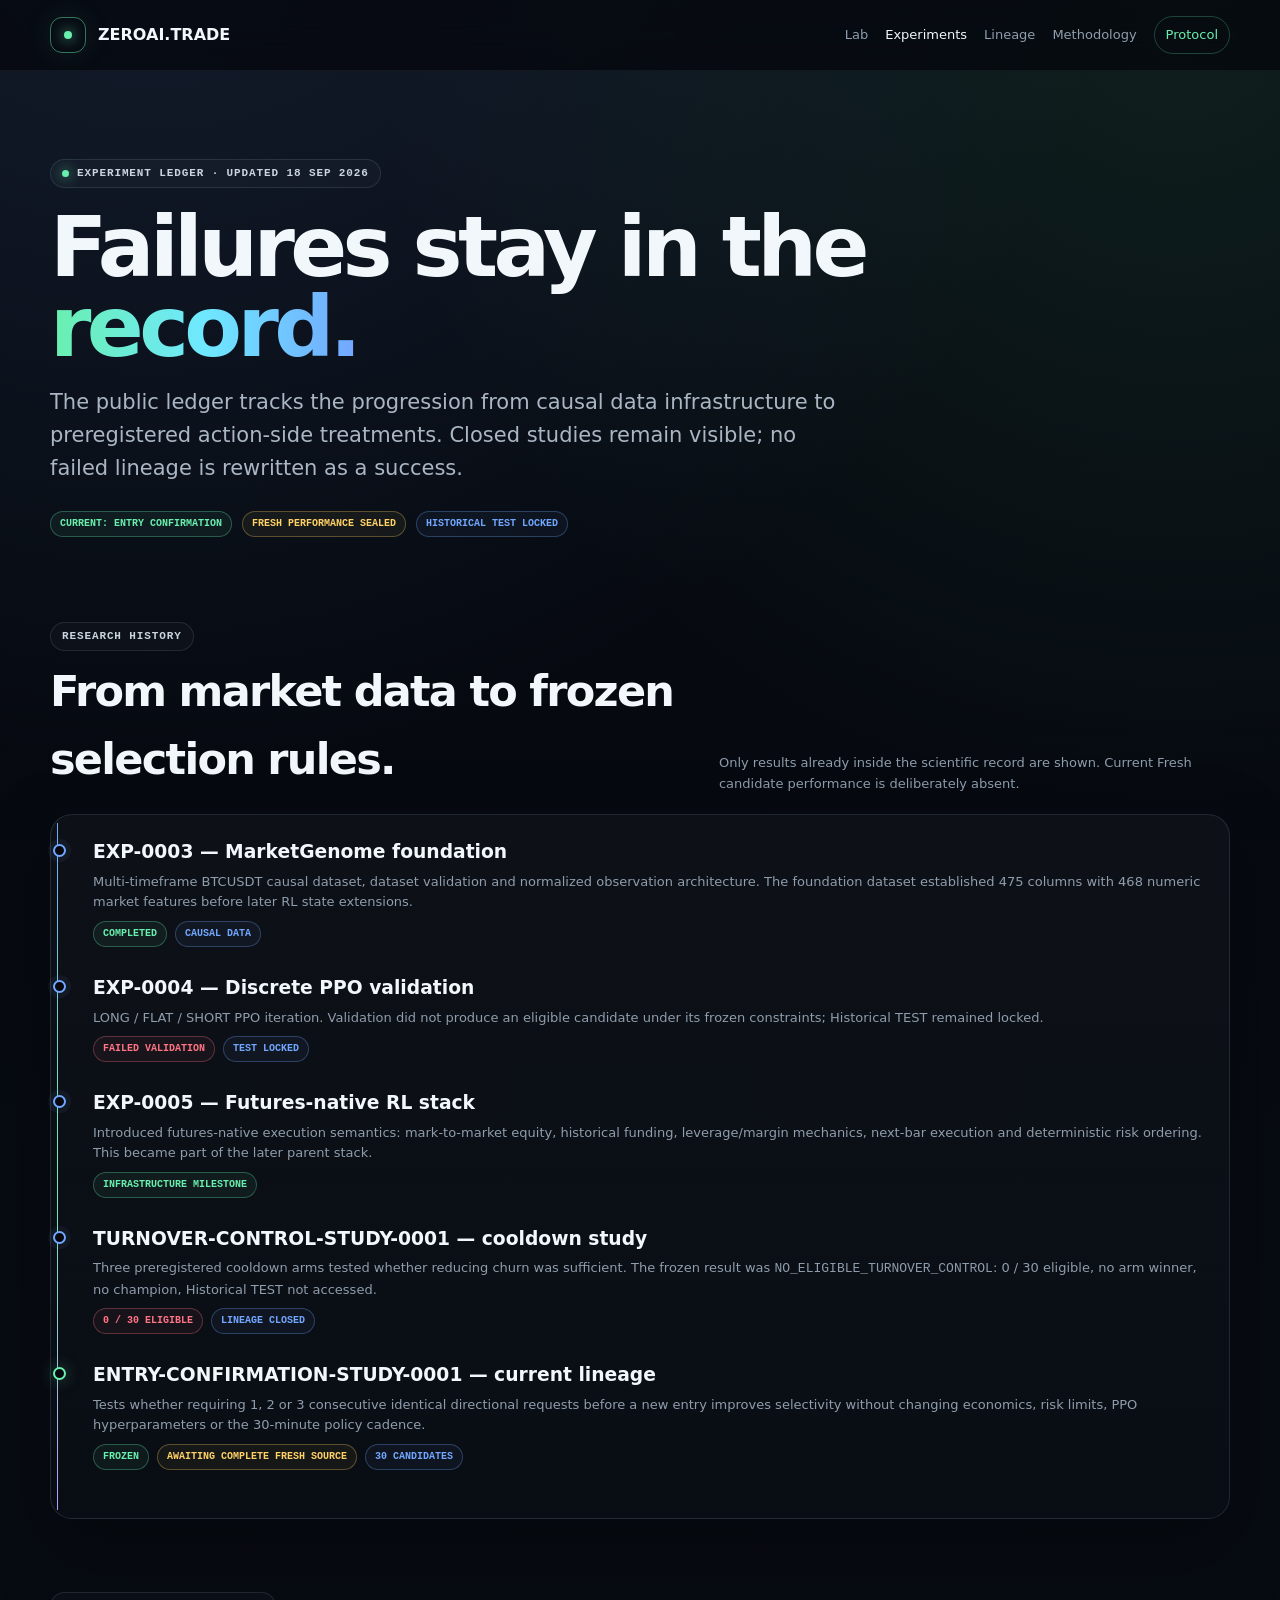
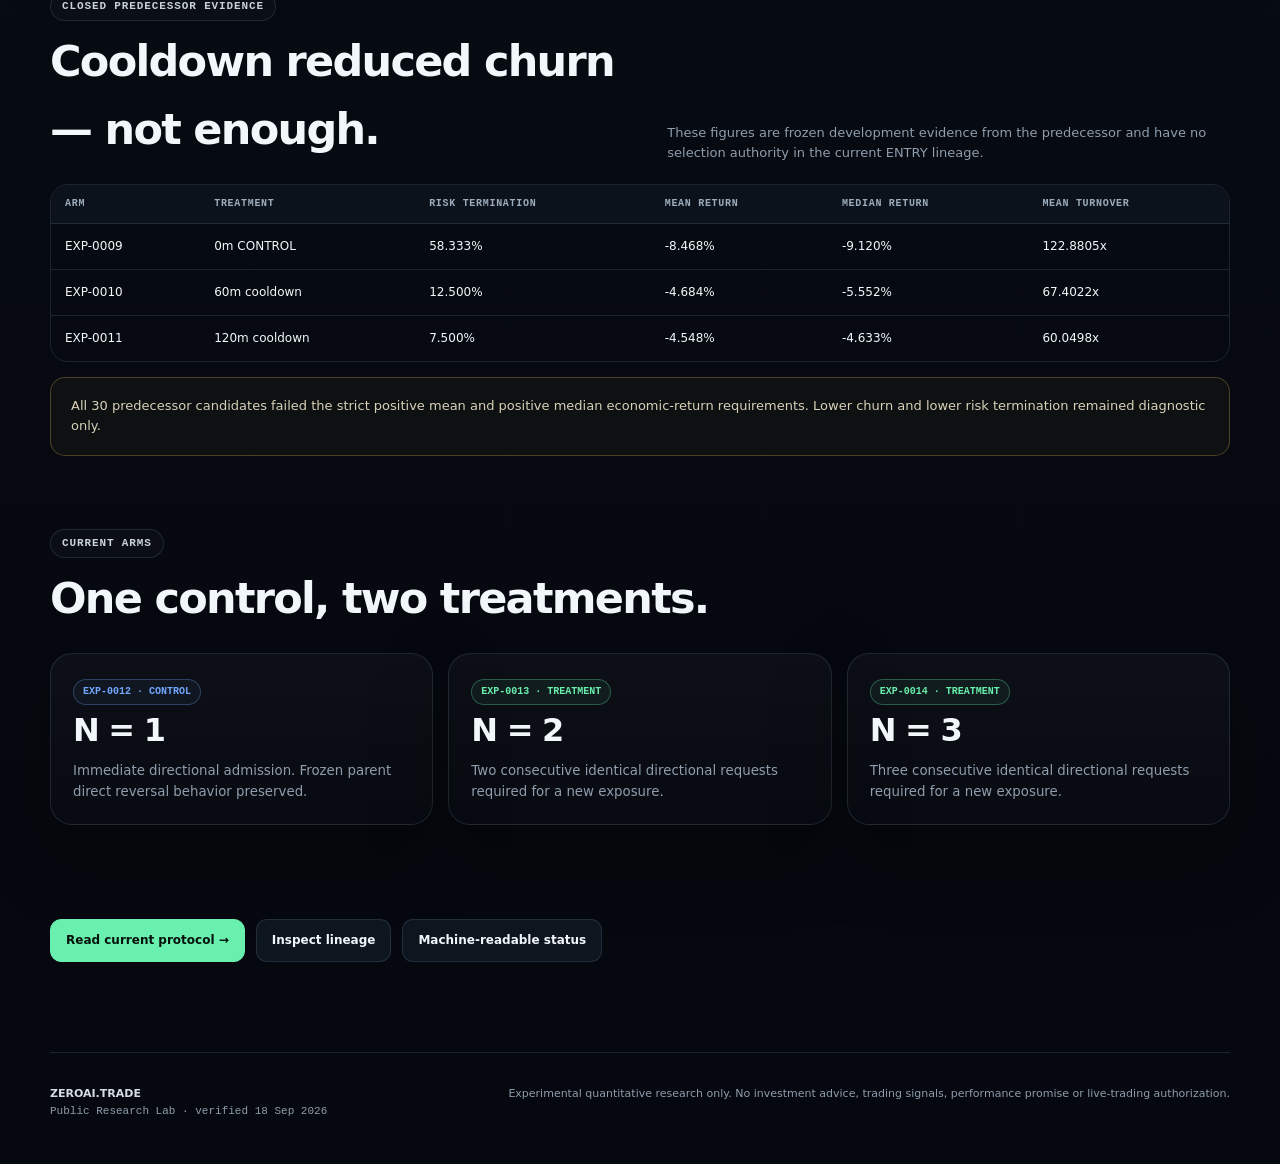
==== experiments.html @ 948f120f "Publish ZeroAI experiment history" ====
<!doctype html><html lang="en"><head><meta charset="utf-8"><meta name="viewport" content="width=device-width,initial-scale=1,viewport-fit=cover"><meta name="theme-color" content="#05080e"><meta name="color-scheme" content="dark"><meta name="description" content="Experiment history and current ENTRY-CONFIRMATION-STUDY-0001 status."><title>Experiments — ZeroAI Research Lab</title><link rel="stylesheet" href="site.css"><script src="site.js" defer></script></head><body><header><div class="wrap nav"><a class="brand" href="index.html"><span class="mark"></span><span>ZEROAI.TRADE</span></a><nav><a href="index.html">Lab</a><a class="active" href="experiments.html">Experiments</a><a href="lineage.html">Lineage</a><a href="methodology.html">Methodology</a><a class="pill" href="protocol.html">Protocol</a></nav></div></header><main><div class="wrap">
<section class="hero"><div class="eyebrow"><span class="dot"></span> experiment ledger · updated 18 sep 2026</div><h1>Failures stay in the <span>record.</span></h1><p class="lead">The public ledger tracks the progression from causal data infrastructure to preregistered action-side treatments. Closed studies remain visible; no failed lineage is rewritten as a success.</p><div class="hero-meta"><span class="badge good">CURRENT: ENTRY CONFIRMATION</span><span class="badge warn">FRESH PERFORMANCE SEALED</span><span class="badge info">HISTORICAL TEST LOCKED</span></div></section>
<section><div class="section-head"><div><div class="eyebrow">research history</div><h2>From market data to frozen selection rules.</h2></div><p>Only results already inside the scientific record are shown. Current Fresh candidate performance is deliberately absent.</p></div><div class="timeline card panel">
<div class="event"><h3>EXP-0003 — MarketGenome foundation</h3><p>Multi-timeframe BTCUSDT causal dataset, dataset validation and normalized observation architecture. The foundation dataset established 475 columns with 468 numeric market features before later RL state extensions.</p><div class="meta"><span class="badge good">COMPLETED</span><span class="badge info">CAUSAL DATA</span></div></div>
<div class="event"><h3>EXP-0004 — Discrete PPO validation</h3><p>LONG / FLAT / SHORT PPO iteration. Validation did not produce an eligible candidate under its frozen constraints; Historical TEST remained locked.</p><div class="meta"><span class="badge bad">FAILED VALIDATION</span><span class="badge info">TEST LOCKED</span></div></div>
<div class="event"><h3>EXP-0005 — Futures-native RL stack</h3><p>Introduced futures-native execution semantics: mark-to-market equity, historical funding, leverage/margin mechanics, next-bar execution and deterministic risk ordering. This became part of the later parent stack.</p><div class="meta"><span class="badge good">INFRASTRUCTURE MILESTONE</span></div></div>
<div class="event"><h3>TURNOVER-CONTROL-STUDY-0001 — cooldown study</h3><p>Three preregistered cooldown arms tested whether reducing churn was sufficient. The frozen result was <span class="mono">NO_ELIGIBLE_TURNOVER_CONTROL</span>: 0 / 30 eligible, no arm winner, no champion, Historical TEST not accessed.</p><div class="meta"><span class="badge bad">0 / 30 ELIGIBLE</span><span class="badge info">LINEAGE CLOSED</span></div></div>
<div class="event current"><h3>ENTRY-CONFIRMATION-STUDY-0001 — current lineage</h3><p>Tests whether requiring 1, 2 or 3 consecutive identical directional requests before a new entry improves selectivity without changing economics, risk limits, PPO hyperparameters or the 30-minute policy cadence.</p><div class="meta"><span class="badge good">FROZEN</span><span class="badge warn">AWAITING COMPLETE FRESH SOURCE</span><span class="badge info">30 CANDIDATES</span></div></div>
</div></section>
<section><div class="section-head"><div><div class="eyebrow">closed predecessor evidence</div><h2>Cooldown reduced churn — not enough.</h2></div><p>These figures are frozen development evidence from the predecessor and have no selection authority in the current ENTRY lineage.</p></div><div class="table-wrap"><table class="table"><thead><tr><th>Arm</th><th>Treatment</th><th>Risk termination</th><th>Mean return</th><th>Median return</th><th>Mean turnover</th></tr></thead><tbody><tr><td>EXP-0009</td><td>0m CONTROL</td><td>58.333%</td><td>-8.468%</td><td>-9.120%</td><td>122.8805x</td></tr><tr><td>EXP-0010</td><td>60m cooldown</td><td>12.500%</td><td>-4.684%</td><td>-5.552%</td><td>67.4022x</td></tr><tr><td>EXP-0011</td><td>120m cooldown</td><td>7.500%</td><td>-4.548%</td><td>-4.633%</td><td>60.0498x</td></tr></tbody></table></div><div class="callout" style="margin-top:15px">All 30 predecessor candidates failed the strict positive mean and positive median economic-return requirements. Lower churn and lower risk termination remained diagnostic only.</div></section>
<section><div class="section-head"><div><div class="eyebrow">current arms</div><h2>One control, two treatments.</h2></div></div><div class="grid g3"><div class="panel card stat"><span class="badge info">EXP-0012 · CONTROL</span><b>N = 1</b><small>Immediate directional admission. Frozen parent direct reversal behavior preserved.</small></div><div class="panel card stat"><span class="badge good">EXP-0013 · TREATMENT</span><b>N = 2</b><small>Two consecutive identical directional requests required for a new exposure.</small></div><div class="panel card stat"><span class="badge good">EXP-0014 · TREATMENT</span><b>N = 3</b><small>Three consecutive identical directional requests required for a new exposure.</small></div></div></section>
<section><div class="cta-row"><a class="btn primary" href="protocol.html">Read current protocol →</a><a class="btn" href="lineage.html">Inspect lineage</a><a class="btn" href="status.json">Machine-readable status</a></div></section><div class="footer"><div class="footer-grid"><div><strong>ZEROAI.TRADE</strong><br><span class="mono">Public Research Lab · verified 18 Sep 2026</span></div><div>Experimental quantitative research only. No investment advice, trading signals, performance promise or live-trading authorization.</div></div></div></div></main></body></html>
---- site.css ----
:root{--bg:#05080e;--bg2:#080d15;--panel:#0c131d;--panel2:#0a1018;--text:#f2f7fb;--muted:#8f9dac;--line:rgba(155,185,214,.15);--green:#69f0ae;--blue:#72a7ff;--cyan:#6fe8ff;--violet:#b79cff;--amber:#ffd166;--red:#ff7585;--r:22px;--max:1180px;--shadow:0 28px 80px rgba(0,0,0,.28)}*{box-sizing:border-box}html{scroll-behavior:smooth}body{margin:0;color:var(--text);font-family:Inter,ui-sans-serif,system-ui,-apple-system,BlinkMacSystemFont,"Segoe UI",sans-serif;line-height:1.58;background:radial-gradient(circle at 12% -8%,rgba(114,167,255,.15),transparent 31%),radial-gradient(circle at 92% 0%,rgba(105,240,174,.10),transparent 27%),linear-gradient(180deg,#05080e,#070b12 50%,#05080e);min-height:100vh}body:before{content:"";position:fixed;inset:0;pointer-events:none;opacity:.18;background-image:linear-gradient(rgba(255,255,255,.018) 1px,transparent 1px),linear-gradient(90deg,rgba(255,255,255,.018) 1px,transparent 1px);background-size:46px 46px;mask-image:linear-gradient(to bottom,black,transparent 85%)}a{color:inherit}.wrap{width:min(var(--max),calc(100% - 34px));margin:auto}.mono,code,pre{font-family:"SFMono-Regular",Consolas,"Liberation Mono",Menlo,monospace}header{position:sticky;top:0;z-index:60;background:rgba(5,8,14,.80);backdrop-filter:blur(18px);border-bottom:1px solid rgba(255,255,255,.055)}.nav{min-height:70px;display:flex;align-items:center;justify-content:space-between;gap:24px}.brand{display:flex;gap:12px;align-items:center;text-decoration:none;font-weight:850}.mark{width:36px;height:36px;border:1px solid rgba(105,240,174,.48);border-radius:12px;position:relative;box-shadow:0 0 28px rgba(105,240,174,.10)}.mark:after{content:"";position:absolute;inset:13px;border-radius:50%;background:var(--green);box-shadow:0 0 14px var(--green)}nav{display:flex;gap:17px;align-items:center}nav a{text-decoration:none;color:var(--muted);font-size:13px}nav a:hover,nav a.active{color:var(--text)}nav a.pill{padding:8px 11px;border:1px solid rgba(105,240,174,.25);border-radius:999px;color:var(--green)}.hero{padding:88px 0 48px}.eyebrow{display:inline-flex;align-items:center;gap:8px;border:1px solid var(--line);padding:7px 11px;border-radius:999px;font:700 11px/1.2 monospace;letter-spacing:.08em;text-transform:uppercase;color:#cbd5df;background:rgba(255,255,255,.024)}.dot{width:7px;height:7px;border-radius:50%;background:var(--green);box-shadow:0 0 13px var(--green)}h1{font-size:clamp(46px,7vw,84px);line-height:.95;letter-spacing:-.055em;margin:20px 0 18px;max-width:930px}h1 span{background:linear-gradient(90deg,var(--green),var(--cyan),var(--blue));-webkit-background-clip:text;background-clip:text;color:transparent}.lead{max-width:790px;color:#aab6c4;font-size:clamp(17px,2vw,21px);margin:0}.hero-meta{display:flex;gap:10px;flex-wrap:wrap;margin-top:26px}.badge{display:inline-flex;align-items:center;gap:7px;padding:6px 9px;border-radius:999px;border:1px solid var(--line);font:700 10px/1.2 monospace}.good{color:var(--green);border-color:rgba(105,240,174,.30);background:rgba(105,240,174,.055)}.info{color:var(--blue);border-color:rgba(114,167,255,.30);background:rgba(114,167,255,.055)}.warn{color:var(--amber);border-color:rgba(255,209,102,.30);background:rgba(255,209,102,.055)}.bad{color:var(--red);border-color:rgba(255,117,133,.30);background:rgba(255,117,133,.055)}.card{border:1px solid var(--line);border-radius:var(--r);background:linear-gradient(180deg,rgba(255,255,255,.03),rgba(255,255,255,.012));box-shadow:var(--shadow)}section{padding:36px 0}.section-head{display:flex;align-items:flex-end;justify-content:space-between;gap:24px;margin-bottom:20px}.section-head h2{margin:7px 0 0;font-size:clamp(28px,4vw,43px);letter-spacing:-.04em}.section-head p{max-width:600px;margin:0;color:var(--muted);font-size:13px}.grid{display:grid;gap:15px}.g2{grid-template-columns:repeat(2,1fr)}.g3{grid-template-columns:repeat(3,1fr)}.g4{grid-template-columns:repeat(4,1fr)}.panel{padding:22px}.panel h3{margin:0 0 8px}.panel p{margin:0;color:var(--muted);font-size:13px}.stat b{display:block;font-size:32px;letter-spacing:-.04em}.stat small{display:block;color:var(--muted);margin-top:4px}.timeline{position:relative;padding-left:24px}.timeline:before{content:"";position:absolute;left:6px;top:8px;bottom:8px;width:1px;background:linear-gradient(var(--blue),var(--green),var(--violet))}.event{position:relative;padding:0 0 26px 18px}.event:before{content:"";position:absolute;left:-22px;top:7px;width:9px;height:9px;border-radius:50%;background:var(--bg);border:2px solid var(--blue);box-shadow:0 0 0 5px rgba(114,167,255,.06)}.event.current:before{border-color:var(--green);box-shadow:0 0 16px rgba(105,240,174,.35)}.event h3{margin:0 0 5px}.event p{margin:0;color:var(--muted);font-size:13px}.event .meta{margin-top:8px;display:flex;gap:8px;flex-wrap:wrap}.table-wrap{overflow:auto;border:1px solid var(--line);border-radius:18px}.table{width:100%;border-collapse:collapse;min-width:760px}.table th,.table td{padding:13px 14px;border-bottom:1px solid var(--line);text-align:left;font-size:12px;vertical-align:top}.table th{color:#9dacbc;font:700 10px/1.2 monospace;text-transform:uppercase;letter-spacing:.07em;background:#0b121b}.table tr:last-child td{border-bottom:0}.diagram{padding:25px;overflow:auto}.chain-row{display:flex;gap:10px;align-items:stretch;min-width:900px}.node{flex:1;padding:15px;border:1px solid var(--line);border-radius:15px;background:rgba(255,255,255,.015);position:relative}.node:not(:last-child):after{content:"→";position:absolute;right:-12px;top:45%;color:#496277}.node .k{font:700 10px/1.2 monospace;color:var(--blue)}.node strong{display:block;margin:8px 0 5px;font-size:13px}.node small{color:var(--muted);font-size:11px}.hash{display:block;overflow:hidden;text-overflow:ellipsis;white-space:nowrap;font:600 10px/1.5 monospace;color:#9caabb;margin-top:8px}.rule{padding:18px;border-left:2px solid var(--blue);background:rgba(114,167,255,.035);border-radius:0 14px 14px 0}.rule strong{display:block;margin-bottom:5px}.rule p{margin:0;color:var(--muted);font-size:13px}.callout{padding:18px 20px;border:1px solid rgba(255,209,102,.25);background:rgba(255,209,102,.035);border-radius:15px;color:#d8d1b9;font-size:13px}pre{white-space:pre-wrap;word-break:break-word;margin:0;padding:18px;border-radius:16px;background:#071019;border:1px solid var(--line);font-size:11px;color:#b9c8d7;overflow:auto}.footer{margin-top:54px;border-top:1px solid var(--line);padding:32px 0 48px;color:var(--muted);font-size:11px}.footer-grid{display:flex;justify-content:space-between;gap:30px;flex-wrap:wrap}.footer strong{color:#d4dde5}.cta-row{display:flex;gap:11px;flex-wrap:wrap;margin-top:22px}.btn{display:inline-flex;align-items:center;min-height:43px;padding:0 15px;border:1px solid var(--line);border-radius:11px;text-decoration:none;background:#0d151f;font-weight:750;font-size:12px}.btn.primary{background:var(--green);color:#06110c;border-color:var(--green)}.visual-grid{display:grid;grid-template-columns:repeat(12,1fr);gap:6px}.visual-grid i{aspect-ratio:1;border:1px solid rgba(151,178,206,.16);border-radius:4px;background:linear-gradient(135deg,rgba(114,167,255,.10),rgba(105,240,174,.03))}.progress{height:10px;background:#071019;border:1px solid var(--line);border-radius:99px;overflow:hidden}.progress>span{display:block;height:100%;background:linear-gradient(90deg,var(--blue),var(--cyan),var(--green));width:30.16%}@media(max-width:900px){nav{display:none}.g4,.g3{grid-template-columns:1fr 1fr}.g2{grid-template-columns:1fr}.section-head{align-items:flex-start;flex-direction:column}.visual-grid{grid-template-columns:repeat(8,1fr)}}@media(max-width:620px){.wrap{width:min(var(--max),calc(100% - 20px))}.hero{padding-top:58px}.g4,.g3{grid-template-columns:1fr}.visual-grid{grid-template-columns:repeat(6,1fr)}h1{font-size:clamp(46px,15vw,70px)}}
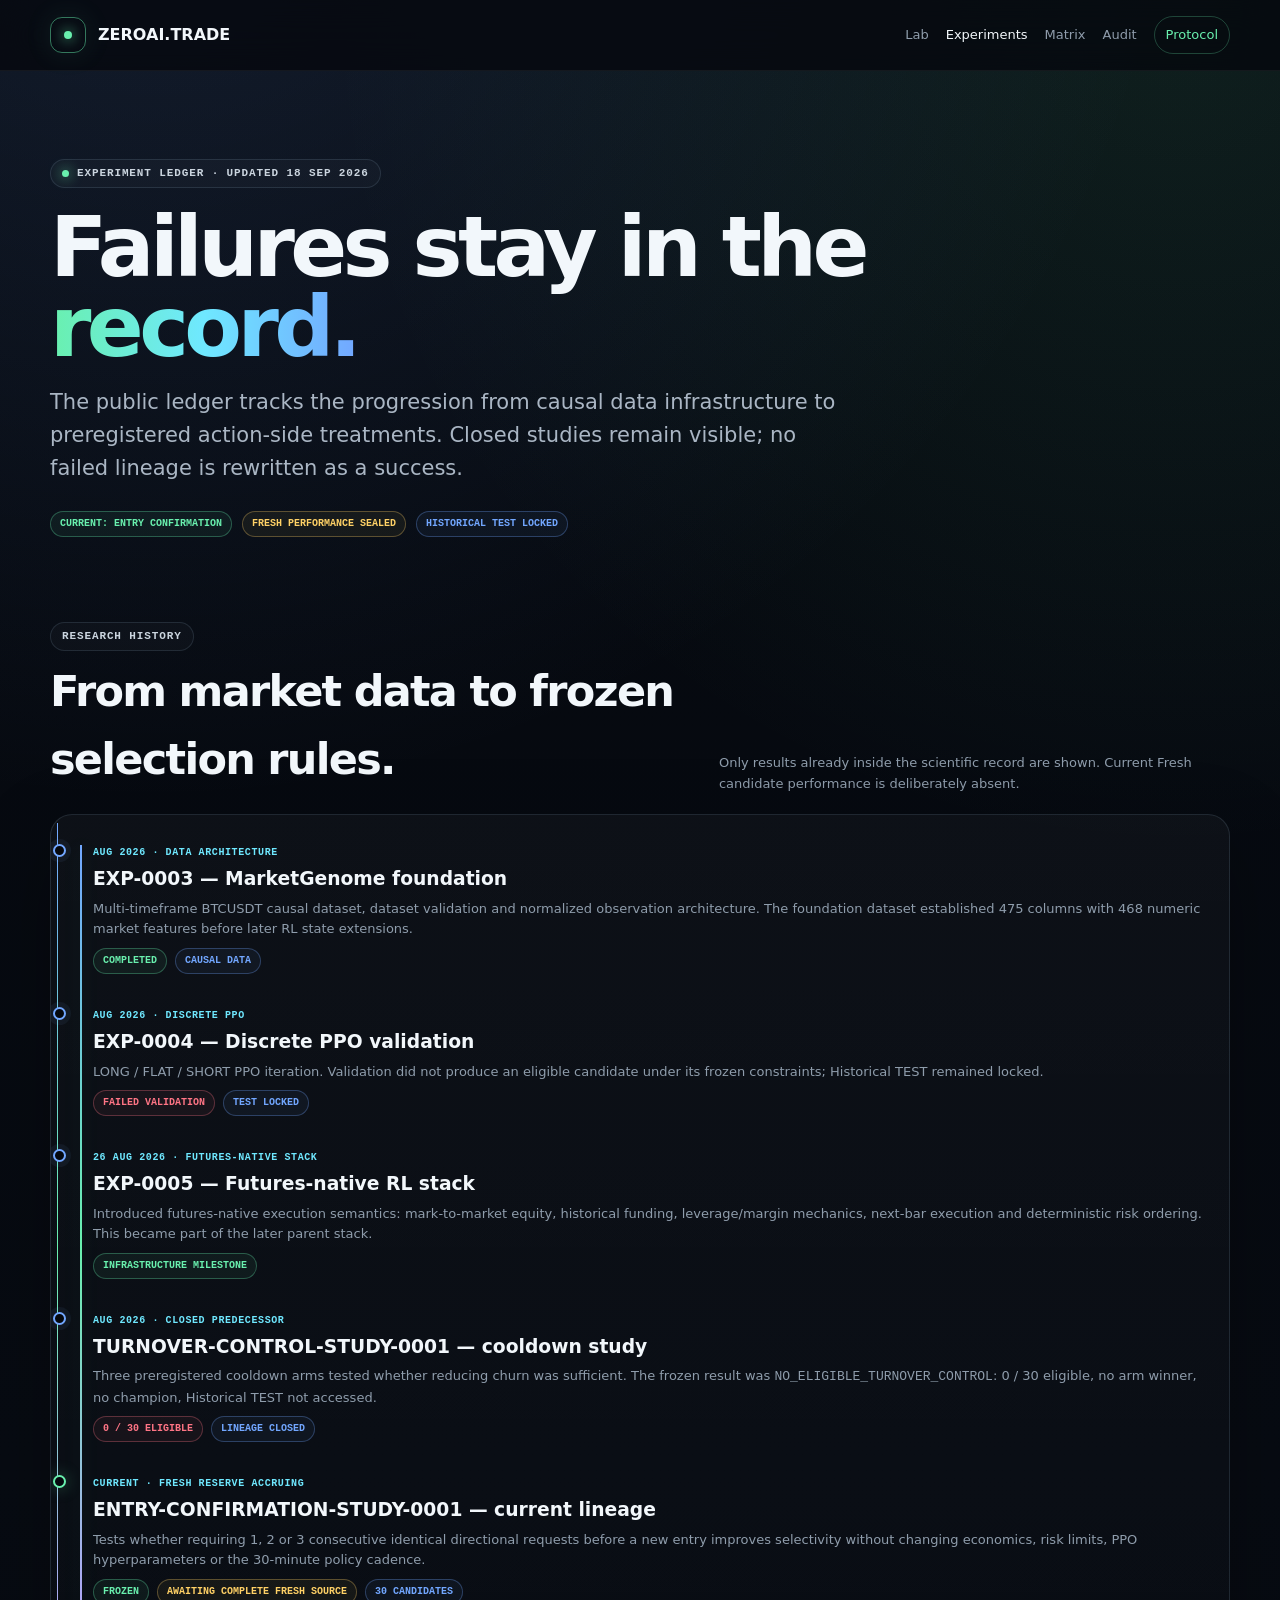
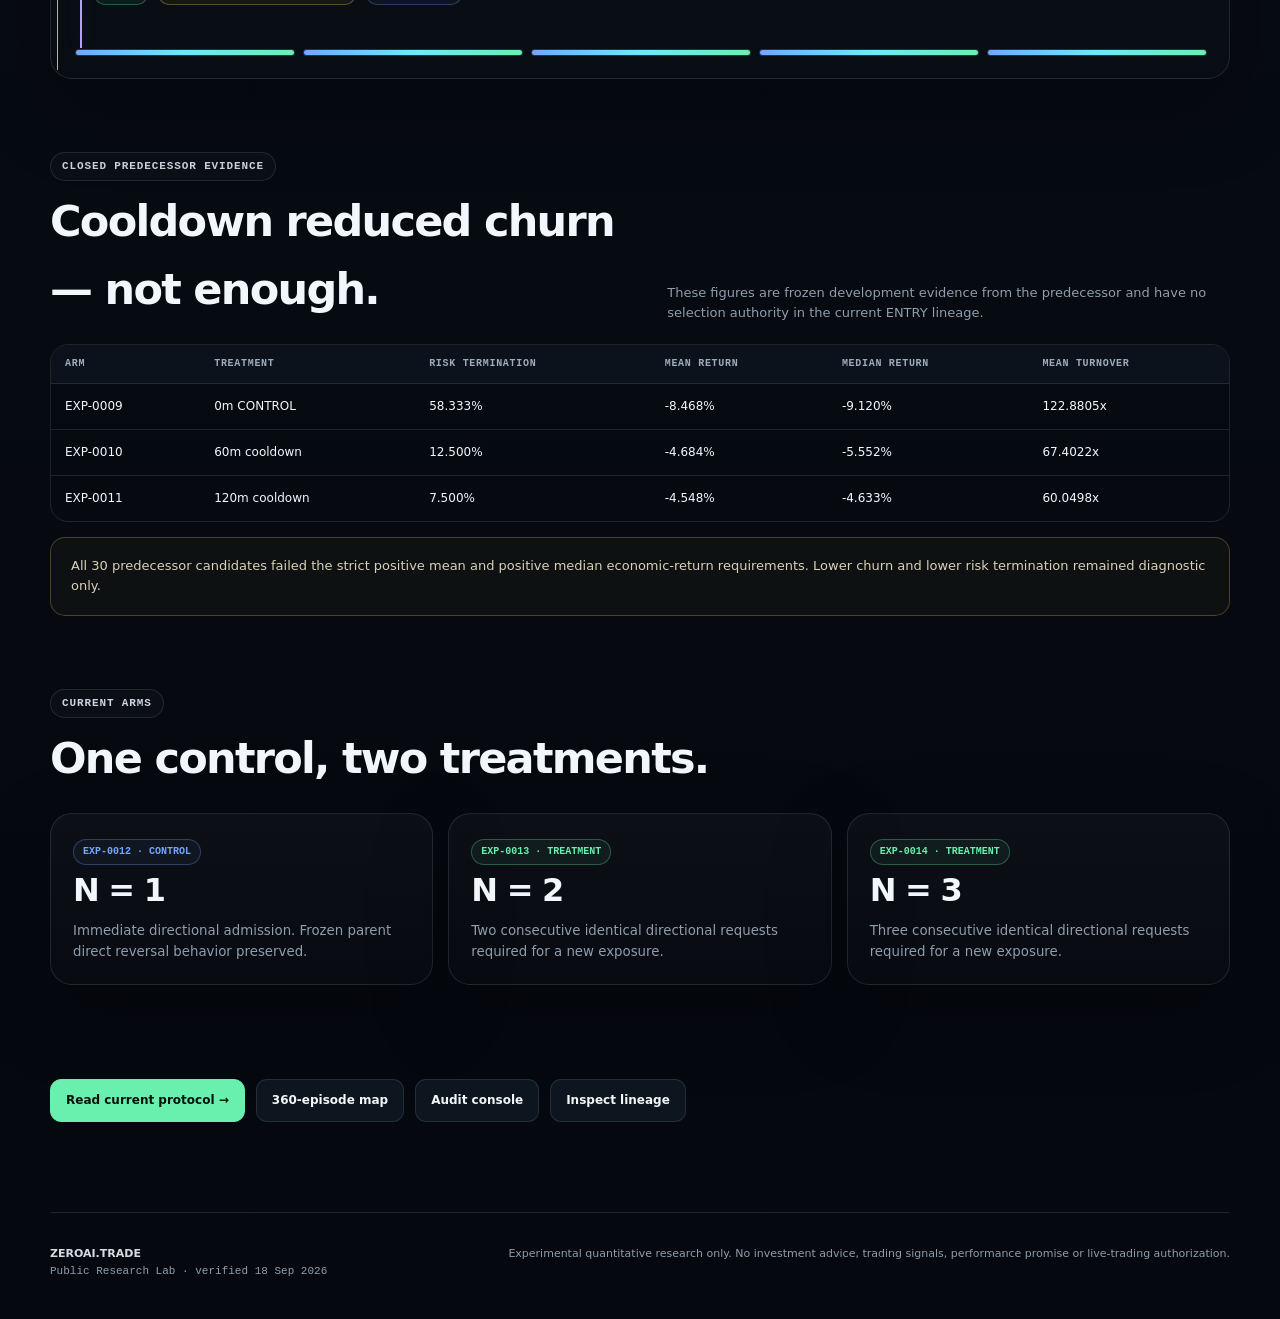
==== commit c2f0aca6: "Animate ZeroAI experiment timeline and link audit surfaces" ====
--- a/experiments.html
+++ b/experiments.html
@@ -1,12 +1,12 @@
-<!doctype html><html lang="en"><head><meta charset="utf-8"><meta name="viewport" content="width=device-width,initial-scale=1,viewport-fit=cover"><meta name="theme-color" content="#05080e"><meta name="color-scheme" content="dark"><meta name="description" content="Experiment history and current ENTRY-CONFIRMATION-STUDY-0001 status."><title>Experiments — ZeroAI Research Lab</title><link rel="stylesheet" href="site.css"><script src="site.js" defer></script></head><body><header><div class="wrap nav"><a class="brand" href="index.html"><span class="mark"></span><span>ZEROAI.TRADE</span></a><nav><a href="index.html">Lab</a><a class="active" href="experiments.html">Experiments</a><a href="lineage.html">Lineage</a><a href="methodology.html">Methodology</a><a class="pill" href="protocol.html">Protocol</a></nav></div></header><main><div class="wrap">
+<!doctype html><html lang="en"><head><meta charset="utf-8"><meta name="viewport" content="width=device-width,initial-scale=1,viewport-fit=cover"><meta name="theme-color" content="#05080e"><meta name="color-scheme" content="dark"><meta name="description" content="Experiment history and current ENTRY-CONFIRMATION-STUDY-0001 status."><title>Experiments — ZeroAI Research Lab</title><link rel="stylesheet" href="site.css"><script src="site.js" defer></script></head><body><header><div class="wrap nav"><a class="brand" href="index.html"><span class="mark"></span><span>ZEROAI.TRADE</span></a><nav><a href="index.html">Lab</a><a class="active" href="experiments.html">Experiments</a><a href="matrix.html">Matrix</a><a href="audit.html">Audit</a><a class="pill" href="protocol.html">Protocol</a></nav></div></header><main><div class="wrap">
 <section class="hero"><div class="eyebrow"><span class="dot"></span> experiment ledger · updated 18 sep 2026</div><h1>Failures stay in the <span>record.</span></h1><p class="lead">The public ledger tracks the progression from causal data infrastructure to preregistered action-side treatments. Closed studies remain visible; no failed lineage is rewritten as a success.</p><div class="hero-meta"><span class="badge good">CURRENT: ENTRY CONFIRMATION</span><span class="badge warn">FRESH PERFORMANCE SEALED</span><span class="badge info">HISTORICAL TEST LOCKED</span></div></section>
-<section><div class="section-head"><div><div class="eyebrow">research history</div><h2>From market data to frozen selection rules.</h2></div><p>Only results already inside the scientific record are shown. Current Fresh candidate performance is deliberately absent.</p></div><div class="timeline card panel">
-<div class="event"><h3>EXP-0003 — MarketGenome foundation</h3><p>Multi-timeframe BTCUSDT causal dataset, dataset validation and normalized observation architecture. The foundation dataset established 475 columns with 468 numeric market features before later RL state extensions.</p><div class="meta"><span class="badge good">COMPLETED</span><span class="badge info">CAUSAL DATA</span></div></div>
-<div class="event"><h3>EXP-0004 — Discrete PPO validation</h3><p>LONG / FLAT / SHORT PPO iteration. Validation did not produce an eligible candidate under its frozen constraints; Historical TEST remained locked.</p><div class="meta"><span class="badge bad">FAILED VALIDATION</span><span class="badge info">TEST LOCKED</span></div></div>
-<div class="event"><h3>EXP-0005 — Futures-native RL stack</h3><p>Introduced futures-native execution semantics: mark-to-market equity, historical funding, leverage/margin mechanics, next-bar execution and deterministic risk ordering. This became part of the later parent stack.</p><div class="meta"><span class="badge good">INFRASTRUCTURE MILESTONE</span></div></div>
-<div class="event"><h3>TURNOVER-CONTROL-STUDY-0001 — cooldown study</h3><p>Three preregistered cooldown arms tested whether reducing churn was sufficient. The frozen result was <span class="mono">NO_ELIGIBLE_TURNOVER_CONTROL</span>: 0 / 30 eligible, no arm winner, no champion, Historical TEST not accessed.</p><div class="meta"><span class="badge bad">0 / 30 ELIGIBLE</span><span class="badge info">LINEAGE CLOSED</span></div></div>
-<div class="event current"><h3>ENTRY-CONFIRMATION-STUDY-0001 — current lineage</h3><p>Tests whether requiring 1, 2 or 3 consecutive identical directional requests before a new entry improves selectivity without changing economics, risk limits, PPO hyperparameters or the 30-minute policy cadence.</p><div class="meta"><span class="badge good">FROZEN</span><span class="badge warn">AWAITING COMPLETE FRESH SOURCE</span><span class="badge info">30 CANDIDATES</span></div></div>
-</div></section>
+<section><div class="section-head"><div><div class="eyebrow">research history</div><h2>From market data to frozen selection rules.</h2></div><p>Only results already inside the scientific record are shown. Current Fresh candidate performance is deliberately absent.</p></div><div class="timeline timeline-animated card panel">
+<div class="event"><span class="event-date">Aug 2026 · data architecture</span><h3>EXP-0003 — MarketGenome foundation</h3><p>Multi-timeframe BTCUSDT causal dataset, dataset validation and normalized observation architecture. The foundation dataset established 475 columns with 468 numeric market features before later RL state extensions.</p><div class="meta"><span class="badge good">COMPLETED</span><span class="badge info">CAUSAL DATA</span></div></div>
+<div class="event"><span class="event-date">Aug 2026 · discrete PPO</span><h3>EXP-0004 — Discrete PPO validation</h3><p>LONG / FLAT / SHORT PPO iteration. Validation did not produce an eligible candidate under its frozen constraints; Historical TEST remained locked.</p><div class="meta"><span class="badge bad">FAILED VALIDATION</span><span class="badge info">TEST LOCKED</span></div></div>
+<div class="event"><span class="event-date">26 Aug 2026 · futures-native stack</span><h3>EXP-0005 — Futures-native RL stack</h3><p>Introduced futures-native execution semantics: mark-to-market equity, historical funding, leverage/margin mechanics, next-bar execution and deterministic risk ordering. This became part of the later parent stack.</p><div class="meta"><span class="badge good">INFRASTRUCTURE MILESTONE</span></div></div>
+<div class="event"><span class="event-date">Aug 2026 · closed predecessor</span><h3>TURNOVER-CONTROL-STUDY-0001 — cooldown study</h3><p>Three preregistered cooldown arms tested whether reducing churn was sufficient. The frozen result was <span class="mono">NO_ELIGIBLE_TURNOVER_CONTROL</span>: 0 / 30 eligible, no arm winner, no champion, Historical TEST not accessed.</p><div class="meta"><span class="badge bad">0 / 30 ELIGIBLE</span><span class="badge info">LINEAGE CLOSED</span></div></div>
+<div class="event current"><span class="event-date">Current · Fresh reserve accruing</span><h3>ENTRY-CONFIRMATION-STUDY-0001 — current lineage</h3><p>Tests whether requiring 1, 2 or 3 consecutive identical directional requests before a new entry improves selectivity without changing economics, risk limits, PPO hyperparameters or the 30-minute policy cadence.</p><div class="meta"><span class="badge good">FROZEN</span><span class="badge warn">AWAITING COMPLETE FRESH SOURCE</span><span class="badge info">30 CANDIDATES</span></div></div>
+<div class="research-rail"><div class="rail-step"><span></span></div><div class="rail-step"><span></span></div><div class="rail-step"><span></span></div><div class="rail-step"><span></span></div><div class="rail-step"><span></span></div></div></div></section>
 <section><div class="section-head"><div><div class="eyebrow">closed predecessor evidence</div><h2>Cooldown reduced churn — not enough.</h2></div><p>These figures are frozen development evidence from the predecessor and have no selection authority in the current ENTRY lineage.</p></div><div class="table-wrap"><table class="table"><thead><tr><th>Arm</th><th>Treatment</th><th>Risk termination</th><th>Mean return</th><th>Median return</th><th>Mean turnover</th></tr></thead><tbody><tr><td>EXP-0009</td><td>0m CONTROL</td><td>58.333%</td><td>-8.468%</td><td>-9.120%</td><td>122.8805x</td></tr><tr><td>EXP-0010</td><td>60m cooldown</td><td>12.500%</td><td>-4.684%</td><td>-5.552%</td><td>67.4022x</td></tr><tr><td>EXP-0011</td><td>120m cooldown</td><td>7.500%</td><td>-4.548%</td><td>-4.633%</td><td>60.0498x</td></tr></tbody></table></div><div class="callout" style="margin-top:15px">All 30 predecessor candidates failed the strict positive mean and positive median economic-return requirements. Lower churn and lower risk termination remained diagnostic only.</div></section>
 <section><div class="section-head"><div><div class="eyebrow">current arms</div><h2>One control, two treatments.</h2></div></div><div class="grid g3"><div class="panel card stat"><span class="badge info">EXP-0012 · CONTROL</span><b>N = 1</b><small>Immediate directional admission. Frozen parent direct reversal behavior preserved.</small></div><div class="panel card stat"><span class="badge good">EXP-0013 · TREATMENT</span><b>N = 2</b><small>Two consecutive identical directional requests required for a new exposure.</small></div><div class="panel card stat"><span class="badge good">EXP-0014 · TREATMENT</span><b>N = 3</b><small>Three consecutive identical directional requests required for a new exposure.</small></div></div></section>
-<section><div class="cta-row"><a class="btn primary" href="protocol.html">Read current protocol →</a><a class="btn" href="lineage.html">Inspect lineage</a><a class="btn" href="status.json">Machine-readable status</a></div></section><div class="footer"><div class="footer-grid"><div><strong>ZEROAI.TRADE</strong><br><span class="mono">Public Research Lab · verified 18 Sep 2026</span></div><div>Experimental quantitative research only. No investment advice, trading signals, performance promise or live-trading authorization.</div></div></div></div></main></body></html>+<section><div class="cta-row"><a class="btn primary" href="protocol.html">Read current protocol →</a><a class="btn" href="matrix.html">360-episode map</a><a class="btn" href="audit.html">Audit console</a><a class="btn" href="lineage.html">Inspect lineage</a></div></section><div class="footer"><div class="footer-grid"><div><strong>ZEROAI.TRADE</strong><br><span class="mono">Public Research Lab · verified 18 Sep 2026</span></div><div>Experimental quantitative research only. No investment advice, trading signals, performance promise or live-trading authorization.</div></div></div></div></main></body></html>
--- a/site.css
+++ b/site.css
@@ -1 +1,3 @@
-:root{--bg:#05080e;--bg2:#080d15;--panel:#0c131d;--panel2:#0a1018;--text:#f2f7fb;--muted:#8f9dac;--line:rgba(155,185,214,.15);--green:#69f0ae;--blue:#72a7ff;--cyan:#6fe8ff;--violet:#b79cff;--amber:#ffd166;--red:#ff7585;--r:22px;--max:1180px;--shadow:0 28px 80px rgba(0,0,0,.28)}*{box-sizing:border-box}html{scroll-behavior:smooth}body{margin:0;color:var(--text);font-family:Inter,ui-sans-serif,system-ui,-apple-system,BlinkMacSystemFont,"Segoe UI",sans-serif;line-height:1.58;background:radial-gradient(circle at 12% -8%,rgba(114,167,255,.15),transparent 31%),radial-gradient(circle at 92% 0%,rgba(105,240,174,.10),transparent 27%),linear-gradient(180deg,#05080e,#070b12 50%,#05080e);min-height:100vh}body:before{content:"";position:fixed;inset:0;pointer-events:none;opacity:.18;background-image:linear-gradient(rgba(255,255,255,.018) 1px,transparent 1px),linear-gradient(90deg,rgba(255,255,255,.018) 1px,transparent 1px);background-size:46px 46px;mask-image:linear-gradient(to bottom,black,transparent 85%)}a{color:inherit}.wrap{width:min(var(--max),calc(100% - 34px));margin:auto}.mono,code,pre{font-family:"SFMono-Regular",Consolas,"Liberation Mono",Menlo,monospace}header{position:sticky;top:0;z-index:60;background:rgba(5,8,14,.80);backdrop-filter:blur(18px);border-bottom:1px solid rgba(255,255,255,.055)}.nav{min-height:70px;display:flex;align-items:center;justify-content:space-between;gap:24px}.brand{display:flex;gap:12px;align-items:center;text-decoration:none;font-weight:850}.mark{width:36px;height:36px;border:1px solid rgba(105,240,174,.48);border-radius:12px;position:relative;box-shadow:0 0 28px rgba(105,240,174,.10)}.mark:after{content:"";position:absolute;inset:13px;border-radius:50%;background:var(--green);box-shadow:0 0 14px var(--green)}nav{display:flex;gap:17px;align-items:center}nav a{text-decoration:none;color:var(--muted);font-size:13px}nav a:hover,nav a.active{color:var(--text)}nav a.pill{padding:8px 11px;border:1px solid rgba(105,240,174,.25);border-radius:999px;color:var(--green)}.hero{padding:88px 0 48px}.eyebrow{display:inline-flex;align-items:center;gap:8px;border:1px solid var(--line);padding:7px 11px;border-radius:999px;font:700 11px/1.2 monospace;letter-spacing:.08em;text-transform:uppercase;color:#cbd5df;background:rgba(255,255,255,.024)}.dot{width:7px;height:7px;border-radius:50%;background:var(--green);box-shadow:0 0 13px var(--green)}h1{font-size:clamp(46px,7vw,84px);line-height:.95;letter-spacing:-.055em;margin:20px 0 18px;max-width:930px}h1 span{background:linear-gradient(90deg,var(--green),var(--cyan),var(--blue));-webkit-background-clip:text;background-clip:text;color:transparent}.lead{max-width:790px;color:#aab6c4;font-size:clamp(17px,2vw,21px);margin:0}.hero-meta{display:flex;gap:10px;flex-wrap:wrap;margin-top:26px}.badge{display:inline-flex;align-items:center;gap:7px;padding:6px 9px;border-radius:999px;border:1px solid var(--line);font:700 10px/1.2 monospace}.good{color:var(--green);border-color:rgba(105,240,174,.30);background:rgba(105,240,174,.055)}.info{color:var(--blue);border-color:rgba(114,167,255,.30);background:rgba(114,167,255,.055)}.warn{color:var(--amber);border-color:rgba(255,209,102,.30);background:rgba(255,209,102,.055)}.bad{color:var(--red);border-color:rgba(255,117,133,.30);background:rgba(255,117,133,.055)}.card{border:1px solid var(--line);border-radius:var(--r);background:linear-gradient(180deg,rgba(255,255,255,.03),rgba(255,255,255,.012));box-shadow:var(--shadow)}section{padding:36px 0}.section-head{display:flex;align-items:flex-end;justify-content:space-between;gap:24px;margin-bottom:20px}.section-head h2{margin:7px 0 0;font-size:clamp(28px,4vw,43px);letter-spacing:-.04em}.section-head p{max-width:600px;margin:0;color:var(--muted);font-size:13px}.grid{display:grid;gap:15px}.g2{grid-template-columns:repeat(2,1fr)}.g3{grid-template-columns:repeat(3,1fr)}.g4{grid-template-columns:repeat(4,1fr)}.panel{padding:22px}.panel h3{margin:0 0 8px}.panel p{margin:0;color:var(--muted);font-size:13px}.stat b{display:block;font-size:32px;letter-spacing:-.04em}.stat small{display:block;color:var(--muted);margin-top:4px}.timeline{position:relative;padding-left:24px}.timeline:before{content:"";position:absolute;left:6px;top:8px;bottom:8px;width:1px;background:linear-gradient(var(--blue),var(--green),var(--violet))}.event{position:relative;padding:0 0 26px 18px}.event:before{content:"";position:absolute;left:-22px;top:7px;width:9px;height:9px;border-radius:50%;background:var(--bg);border:2px solid var(--blue);box-shadow:0 0 0 5px rgba(114,167,255,.06)}.event.current:before{border-color:var(--green);box-shadow:0 0 16px rgba(105,240,174,.35)}.event h3{margin:0 0 5px}.event p{margin:0;color:var(--muted);font-size:13px}.event .meta{margin-top:8px;display:flex;gap:8px;flex-wrap:wrap}.table-wrap{overflow:auto;border:1px solid var(--line);border-radius:18px}.table{width:100%;border-collapse:collapse;min-width:760px}.table th,.table td{padding:13px 14px;border-bottom:1px solid var(--line);text-align:left;font-size:12px;vertical-align:top}.table th{color:#9dacbc;font:700 10px/1.2 monospace;text-transform:uppercase;letter-spacing:.07em;background:#0b121b}.table tr:last-child td{border-bottom:0}.diagram{padding:25px;overflow:auto}.chain-row{display:flex;gap:10px;align-items:stretch;min-width:900px}.node{flex:1;padding:15px;border:1px solid var(--line);border-radius:15px;background:rgba(255,255,255,.015);position:relative}.node:not(:last-child):after{content:"→";position:absolute;right:-12px;top:45%;color:#496277}.node .k{font:700 10px/1.2 monospace;color:var(--blue)}.node strong{display:block;margin:8px 0 5px;font-size:13px}.node small{color:var(--muted);font-size:11px}.hash{display:block;overflow:hidden;text-overflow:ellipsis;white-space:nowrap;font:600 10px/1.5 monospace;color:#9caabb;margin-top:8px}.rule{padding:18px;border-left:2px solid var(--blue);background:rgba(114,167,255,.035);border-radius:0 14px 14px 0}.rule strong{display:block;margin-bottom:5px}.rule p{margin:0;color:var(--muted);font-size:13px}.callout{padding:18px 20px;border:1px solid rgba(255,209,102,.25);background:rgba(255,209,102,.035);border-radius:15px;color:#d8d1b9;font-size:13px}pre{white-space:pre-wrap;word-break:break-word;margin:0;padding:18px;border-radius:16px;background:#071019;border:1px solid var(--line);font-size:11px;color:#b9c8d7;overflow:auto}.footer{margin-top:54px;border-top:1px solid var(--line);padding:32px 0 48px;color:var(--muted);font-size:11px}.footer-grid{display:flex;justify-content:space-between;gap:30px;flex-wrap:wrap}.footer strong{color:#d4dde5}.cta-row{display:flex;gap:11px;flex-wrap:wrap;margin-top:22px}.btn{display:inline-flex;align-items:center;min-height:43px;padding:0 15px;border:1px solid var(--line);border-radius:11px;text-decoration:none;background:#0d151f;font-weight:750;font-size:12px}.btn.primary{background:var(--green);color:#06110c;border-color:var(--green)}.visual-grid{display:grid;grid-template-columns:repeat(12,1fr);gap:6px}.visual-grid i{aspect-ratio:1;border:1px solid rgba(151,178,206,.16);border-radius:4px;background:linear-gradient(135deg,rgba(114,167,255,.10),rgba(105,240,174,.03))}.progress{height:10px;background:#071019;border:1px solid var(--line);border-radius:99px;overflow:hidden}.progress>span{display:block;height:100%;background:linear-gradient(90deg,var(--blue),var(--cyan),var(--green));width:30.16%}@media(max-width:900px){nav{display:none}.g4,.g3{grid-template-columns:1fr 1fr}.g2{grid-template-columns:1fr}.section-head{align-items:flex-start;flex-direction:column}.visual-grid{grid-template-columns:repeat(8,1fr)}}@media(max-width:620px){.wrap{width:min(var(--max),calc(100% - 20px))}.hero{padding-top:58px}.g4,.g3{grid-template-columns:1fr}.visual-grid{grid-template-columns:repeat(6,1fr)}h1{font-size:clamp(46px,15vw,70px)}}+:root{--bg:#05080e;--bg2:#080d15;--panel:#0c131d;--panel2:#0a1018;--text:#f2f7fb;--muted:#8f9dac;--line:rgba(155,185,214,.15);--green:#69f0ae;--blue:#72a7ff;--cyan:#6fe8ff;--violet:#b79cff;--amber:#ffd166;--red:#ff7585;--r:22px;--max:1180px;--shadow:0 28px 80px rgba(0,0,0,.28)}*{box-sizing:border-box}html{scroll-behavior:smooth}body{margin:0;color:var(--text);font-family:Inter,ui-sans-serif,system-ui,-apple-system,BlinkMacSystemFont,"Segoe UI",sans-serif;line-height:1.58;background:radial-gradient(circle at 12% -8%,rgba(114,167,255,.15),transparent 31%),radial-gradient(circle at 92% 0%,rgba(105,240,174,.10),transparent 27%),linear-gradient(180deg,#05080e,#070b12 50%,#05080e);min-height:100vh}body:before{content:"";position:fixed;inset:0;pointer-events:none;opacity:.18;background-image:linear-gradient(rgba(255,255,255,.018) 1px,transparent 1px),linear-gradient(90deg,rgba(255,255,255,.018) 1px,transparent 1px);background-size:46px 46px;mask-image:linear-gradient(to bottom,black,transparent 85%)}a{color:inherit}.wrap{width:min(var(--max),calc(100% - 34px));margin:auto}.mono,code,pre{font-family:"SFMono-Regular",Consolas,"Liberation Mono",Menlo,monospace}header{position:sticky;top:0;z-index:60;background:rgba(5,8,14,.80);backdrop-filter:blur(18px);border-bottom:1px solid rgba(255,255,255,.055)}.nav{min-height:70px;display:flex;align-items:center;justify-content:space-between;gap:24px}.brand{display:flex;gap:12px;align-items:center;text-decoration:none;font-weight:850}.mark{width:36px;height:36px;border:1px solid rgba(105,240,174,.48);border-radius:12px;position:relative;box-shadow:0 0 28px rgba(105,240,174,.10)}.mark:after{content:"";position:absolute;inset:13px;border-radius:50%;background:var(--green);box-shadow:0 0 14px var(--green)}nav{display:flex;gap:17px;align-items:center}nav a{text-decoration:none;color:var(--muted);font-size:13px}nav a:hover,nav a.active{color:var(--text)}nav a.pill{padding:8px 11px;border:1px solid rgba(105,240,174,.25);border-radius:999px;color:var(--green)}.hero{padding:88px 0 48px}.eyebrow{display:inline-flex;align-items:center;gap:8px;border:1px solid var(--line);padding:7px 11px;border-radius:999px;font:700 11px/1.2 monospace;letter-spacing:.08em;text-transform:uppercase;color:#cbd5df;background:rgba(255,255,255,.024)}.dot{width:7px;height:7px;border-radius:50%;background:var(--green);box-shadow:0 0 13px var(--green)}h1{font-size:clamp(46px,7vw,84px);line-height:.95;letter-spacing:-.055em;margin:20px 0 18px;max-width:930px}h1 span{background:linear-gradient(90deg,var(--green),var(--cyan),var(--blue));-webkit-background-clip:text;background-clip:text;color:transparent}.lead{max-width:790px;color:#aab6c4;font-size:clamp(17px,2vw,21px);margin:0}.hero-meta{display:flex;gap:10px;flex-wrap:wrap;margin-top:26px}.badge{display:inline-flex;align-items:center;gap:7px;padding:6px 9px;border-radius:999px;border:1px solid var(--line);font:700 10px/1.2 monospace}.good{color:var(--green);border-color:rgba(105,240,174,.30);background:rgba(105,240,174,.055)}.info{color:var(--blue);border-color:rgba(114,167,255,.30);background:rgba(114,167,255,.055)}.warn{color:var(--amber);border-color:rgba(255,209,102,.30);background:rgba(255,209,102,.055)}.bad{color:var(--red);border-color:rgba(255,117,133,.30);background:rgba(255,117,133,.055)}.card{border:1px solid var(--line);border-radius:var(--r);background:linear-gradient(180deg,rgba(255,255,255,.03),rgba(255,255,255,.012));box-shadow:var(--shadow)}section{padding:36px 0}.section-head{display:flex;align-items:flex-end;justify-content:space-between;gap:24px;margin-bottom:20px}.section-head h2{margin:7px 0 0;font-size:clamp(28px,4vw,43px);letter-spacing:-.04em}.section-head p{max-width:600px;margin:0;color:var(--muted);font-size:13px}.grid{display:grid;gap:15px}.g2{grid-template-columns:repeat(2,1fr)}.g3{grid-template-columns:repeat(3,1fr)}.g4{grid-template-columns:repeat(4,1fr)}.panel{padding:22px}.panel h3{margin:0 0 8px}.panel p{margin:0;color:var(--muted);font-size:13px}.stat b{display:block;font-size:32px;letter-spacing:-.04em}.stat small{display:block;color:var(--muted);margin-top:4px}.timeline{position:relative;padding-left:24px}.timeline:before{content:"";position:absolute;left:6px;top:8px;bottom:8px;width:1px;background:linear-gradient(var(--blue),var(--green),var(--violet))}.event{position:relative;padding:0 0 26px 18px}.event:before{content:"";position:absolute;left:-22px;top:7px;width:9px;height:9px;border-radius:50%;background:var(--bg);border:2px solid var(--blue);box-shadow:0 0 0 5px rgba(114,167,255,.06)}.event.current:before{border-color:var(--green);box-shadow:0 0 16px rgba(105,240,174,.35)}.event h3{margin:0 0 5px}.event p{margin:0;color:var(--muted);font-size:13px}.event .meta{margin-top:8px;display:flex;gap:8px;flex-wrap:wrap}.table-wrap{overflow:auto;border:1px solid var(--line);border-radius:18px}.table{width:100%;border-collapse:collapse;min-width:760px}.table th,.table td{padding:13px 14px;border-bottom:1px solid var(--line);text-align:left;font-size:12px;vertical-align:top}.table th{color:#9dacbc;font:700 10px/1.2 monospace;text-transform:uppercase;letter-spacing:.07em;background:#0b121b}.table tr:last-child td{border-bottom:0}.diagram{padding:25px;overflow:auto}.chain-row{display:flex;gap:10px;align-items:stretch;min-width:900px}.node{flex:1;padding:15px;border:1px solid var(--line);border-radius:15px;background:rgba(255,255,255,.015);position:relative}.node:not(:last-child):after{content:"→";position:absolute;right:-12px;top:45%;color:#496277}.node .k{font:700 10px/1.2 monospace;color:var(--blue)}.node strong{display:block;margin:8px 0 5px;font-size:13px}.node small{color:var(--muted);font-size:11px}.hash{display:block;overflow:hidden;text-overflow:ellipsis;white-space:nowrap;font:600 10px/1.5 monospace;color:#9caabb;margin-top:8px}.rule{padding:18px;border-left:2px solid var(--blue);background:rgba(114,167,255,.035);border-radius:0 14px 14px 0}.rule strong{display:block;margin-bottom:5px}.rule p{margin:0;color:var(--muted);font-size:13px}.callout{padding:18px 20px;border:1px solid rgba(255,209,102,.25);background:rgba(255,209,102,.035);border-radius:15px;color:#d8d1b9;font-size:13px}pre{white-space:pre-wrap;word-break:break-word;margin:0;padding:18px;border-radius:16px;background:#071019;border:1px solid var(--line);font-size:11px;color:#b9c8d7;overflow:auto}.footer{margin-top:54px;border-top:1px solid var(--line);padding:32px 0 48px;color:var(--muted);font-size:11px}.footer-grid{display:flex;justify-content:space-between;gap:30px;flex-wrap:wrap}.footer strong{color:#d4dde5}.cta-row{display:flex;gap:11px;flex-wrap:wrap;margin-top:22px}.btn{display:inline-flex;align-items:center;min-height:43px;padding:0 15px;border:1px solid var(--line);border-radius:11px;text-decoration:none;background:#0d151f;font-weight:750;font-size:12px}.btn.primary{background:var(--green);color:#06110c;border-color:var(--green)}.visual-grid{display:grid;grid-template-columns:repeat(12,1fr);gap:6px}.visual-grid i{aspect-ratio:1;border:1px solid rgba(151,178,206,.16);border-radius:4px;background:linear-gradient(135deg,rgba(114,167,255,.10),rgba(105,240,174,.03))}.progress{height:10px;background:#071019;border:1px solid var(--line);border-radius:99px;overflow:hidden}.progress>span{display:block;height:100%;background:linear-gradient(90deg,var(--blue),var(--cyan),var(--green));width:30.16%}@media(max-width:900px){nav{display:none}.g4,.g3{grid-template-columns:1fr 1fr}.g2{grid-template-columns:1fr}.section-head{align-items:flex-start;flex-direction:column}.visual-grid{grid-template-columns:repeat(8,1fr)}}@media(max-width:620px){.wrap{width:min(var(--max),calc(100% - 20px))}.hero{padding-top:58px}.g4,.g3{grid-template-columns:1fr}.visual-grid{grid-template-columns:repeat(6,1fr)}h1{font-size:clamp(46px,15vw,70px)}}
+/* v3.1 interactive research surfaces */
+.nav-more{display:flex;gap:17px;align-items:center}.timeline-animated{position:relative;overflow:hidden}.timeline-animated:after{content:"";position:absolute;left:29px;top:30px;width:2px;height:0;background:linear-gradient(var(--blue),var(--green),var(--violet));box-shadow:0 0 18px rgba(105,240,174,.18);transition:height 1.8s cubic-bezier(.2,.8,.2,1)}.timeline-animated.timeline-live:after{height:calc(100% - 60px)}.timeline-animated .event{opacity:.26;transform:translateX(-10px);transition:opacity .55s ease,transform .55s ease}.timeline-animated .event.on{opacity:1;transform:none}.event-date{display:inline-block;margin-bottom:5px;color:var(--cyan);font:700 10px/1.3 monospace;letter-spacing:.06em;text-transform:uppercase}.research-rail{display:grid;grid-template-columns:repeat(5,1fr);gap:8px;margin-top:18px}.rail-step{height:7px;border-radius:99px;background:#111b27;border:1px solid var(--line);overflow:hidden}.rail-step span{display:block;height:100%;width:100%;transform:translateX(-105%);background:linear-gradient(90deg,var(--blue),var(--cyan),var(--green));transition:transform .7s ease}.timeline-live .rail-step span{transform:none}.matrix-shell{display:grid;grid-template-columns:260px 1fr;gap:16px;align-items:start}.matrix-controls{position:sticky;top:86px;padding:20px}.filter-group{margin-bottom:16px}.filter-group label{display:block;margin-bottom:6px;color:var(--muted);font:700 9px/1.2 monospace;letter-spacing:.07em;text-transform:uppercase}.filter-group select{width:100%;appearance:none;background:#09121c;color:var(--text);border:1px solid var(--line);border-radius:10px;padding:10px 12px;font:650 12px/1.2 system-ui}.matrix-legend{display:flex;gap:12px;flex-wrap:wrap;margin-top:14px;color:var(--muted);font-size:10px}.matrix-legend span{display:flex;align-items:center;gap:6px}.legend-dot{width:8px;height:8px;border-radius:2px;border:1px solid var(--line);background:rgba(114,167,255,.10)}.legend-dot.t2{background:rgba(183,156,255,.11)}.legend-dot.t3{background:rgba(105,240,174,.09)}.matrix-map{padding:20px;overflow:auto}.matrix-arm{margin-bottom:24px}.matrix-arm:last-child{margin-bottom:0}.matrix-arm-head{display:flex;justify-content:space-between;gap:12px;align-items:center;margin-bottom:10px}.matrix-arm-head h3{margin:0;font-size:15px}.episode-grid{display:grid;grid-template-columns:74px repeat(12,minmax(28px,1fr));gap:5px;min-width:720px}.episode-label{display:flex;align-items:center;color:var(--muted);font:650 10px/1 monospace;padding-left:4px}.episode-head{display:grid;place-items:center;color:#7f8d9d;font:700 9px/1 monospace;height:24px}.episode-cell{height:31px;border:1px solid rgba(151,178,206,.16);border-radius:6px;background:linear-gradient(135deg,rgba(114,167,255,.09),rgba(105,240,174,.02));cursor:pointer;position:relative;transition:transform .16s,border-color .16s,background .16s,opacity .16s}.episode-cell:hover{transform:translateY(-2px);border-color:rgba(111,232,255,.55);background:rgba(111,232,255,.08)}.episode-cell[data-arm="2"]{background:linear-gradient(135deg,rgba(183,156,255,.10),rgba(114,167,255,.02))}.episode-cell[data-arm="3"]{background:linear-gradient(135deg,rgba(105,240,174,.08),rgba(111,232,255,.02))}.episode-cell.filtered{opacity:.07;pointer-events:none}.episode-cell.selected{border-color:var(--amber);box-shadow:0 0 0 1px rgba(255,209,102,.18),0 0 22px rgba(255,209,102,.12)}.episode-cell:after{content:"";position:absolute;inset:11px;border-radius:50%;background:rgba(255,255,255,.08)}.episode-detail{margin-top:16px;padding:18px;border:1px solid rgba(255,209,102,.22);border-radius:15px;background:rgba(255,209,102,.025);min-height:124px}.episode-detail .title{display:flex;justify-content:space-between;gap:12px;align-items:center}.episode-detail h3{margin:0;font-size:16px}.episode-detail-grid{display:grid;grid-template-columns:repeat(3,1fr);gap:8px;margin-top:12px}.episode-detail-grid div{padding:10px;border:1px solid var(--line);border-radius:10px;background:rgba(255,255,255,.012)}.episode-detail-grid b{display:block;font:700 9px/1.2 monospace;color:var(--muted);text-transform:uppercase}.episode-detail-grid span{display:block;margin-top:5px;font:650 11px/1.3 monospace}.console{background:#050a10;border:1px solid rgba(105,240,174,.18);border-radius:18px;overflow:hidden;box-shadow:inset 0 0 50px rgba(0,0,0,.35),var(--shadow)}.console-bar{height:42px;display:flex;align-items:center;justify-content:space-between;padding:0 14px;border-bottom:1px solid var(--line);background:#081019}.console-dots{display:flex;gap:6px}.console-dots i{width:8px;height:8px;border-radius:50%;background:#314052}.console-dots i:nth-child(1){background:var(--red)}.console-dots i:nth-child(2){background:var(--amber)}.console-dots i:nth-child(3){background:var(--green)}.console-title{font:700 10px/1 monospace;color:#8ea0b2}.console-body{padding:18px;min-height:360px;font:600 11px/1.75 monospace;color:#a9bac9}.audit-line{opacity:0;transform:translateY(3px);transition:opacity .2s,transform .2s}.audit-line.on{opacity:1;transform:none}.audit-line .ts{color:#58697b}.audit-line .ok{color:var(--green)}.audit-line .no{color:var(--amber)}.audit-line .dim{color:#708294}.audit-checks{display:grid;grid-template-columns:repeat(2,1fr);gap:10px;margin-top:16px}.audit-check{display:flex;gap:10px;align-items:flex-start;padding:13px;border:1px solid var(--line);border-radius:12px;background:rgba(255,255,255,.012)}.audit-check .tick{color:var(--green);font:900 13px/1 monospace}.audit-check b{display:block;font-size:12px}.audit-check small{display:block;color:var(--muted);font-size:10px;margin-top:2px}.hash-card{padding:16px;border:1px solid var(--line);border-radius:14px;background:#071019}.hash-card .label{font:700 9px/1.2 monospace;color:var(--muted);text-transform:uppercase}.hash-card code{display:block;margin-top:7px;color:#b7c5d4;font-size:10px;word-break:break-all}.pulse-status{display:inline-flex;align-items:center;gap:7px}.pulse-status:before{content:"";width:7px;height:7px;border-radius:50%;background:var(--green);box-shadow:0 0 0 0 rgba(105,240,174,.35);animation:auditPulse 1.8s infinite}@keyframes auditPulse{70%{box-shadow:0 0 0 8px rgba(105,240,174,0)}}@media(max-width:900px){.matrix-shell{grid-template-columns:1fr}.matrix-controls{position:static}.episode-detail-grid{grid-template-columns:1fr 1fr}.audit-checks{grid-template-columns:1fr}.research-rail{grid-template-columns:1fr}}@media(max-width:620px){.episode-detail-grid{grid-template-columns:1fr}}
